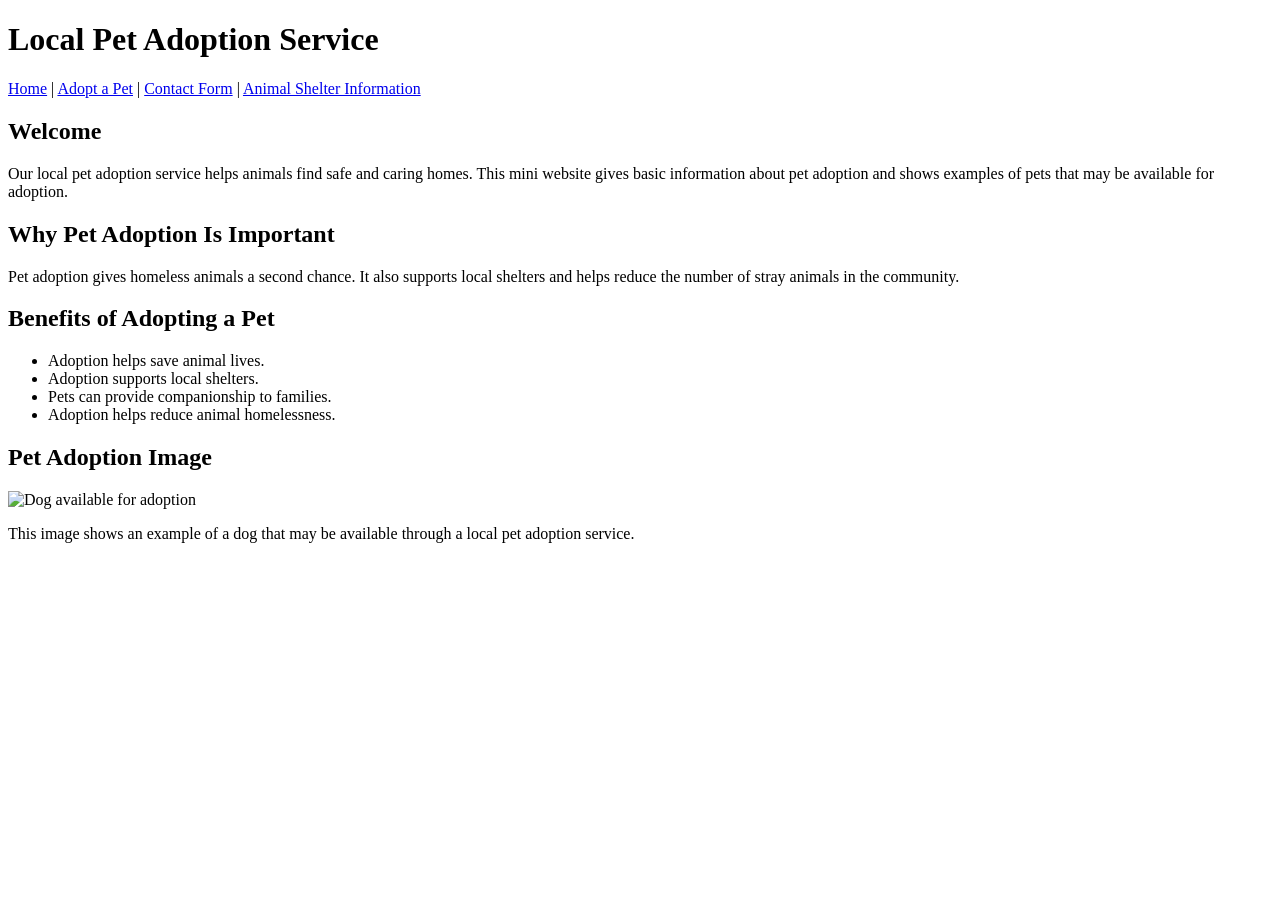
==== index.html @ 20cf8699 "added contact form page and updated navigation" ====
<!DOCTYPE html>
<html>
<head>
    <title>Local Pet Adoption Service</title>
</head>
<body>
    <h1>Local Pet Adoption Service</h1>
    <p>
        <a href="index.html">Home</a> |
        <a href="adopt.html">Adopt a Pet</a> |
        <a href="contact.html">Contact Form</a> |
        <a href="https://en.wikipedia.org/wiki/Animal_shelter" target="_blank">Animal Shelter Information</a>
    </p>
    <h2>Welcome</h2>
    <p>
        Our local pet adoption service helps animals find safe and caring homes.
        This mini website gives basic information about pet adoption and shows
        examples of pets that may be available for adoption.
    </p>
    <h2>Why Pet Adoption Is Important</h2>
    <p>
        Pet adoption gives homeless animals a second chance. It also supports
        local shelters and helps reduce the number of stray animals in the community.
    </p>
    <h2>Benefits of Adopting a Pet</h2>
    <ul>
        <li>Adoption helps save animal lives.</li>
        <li>Adoption supports local shelters.</li>
        <li>Pets can provide companionship to families.</li>
        <li>Adoption helps reduce animal homelessness.</li>
    </ul>
    <h2>Pet Adoption Image</h2>
    <img src="images/dog1.jpg" alt="Dog available for adoption" width="300">
    <p>
        This image shows an example of a dog that may be available through a local
        pet adoption service.
    </p>
</body>
</html>
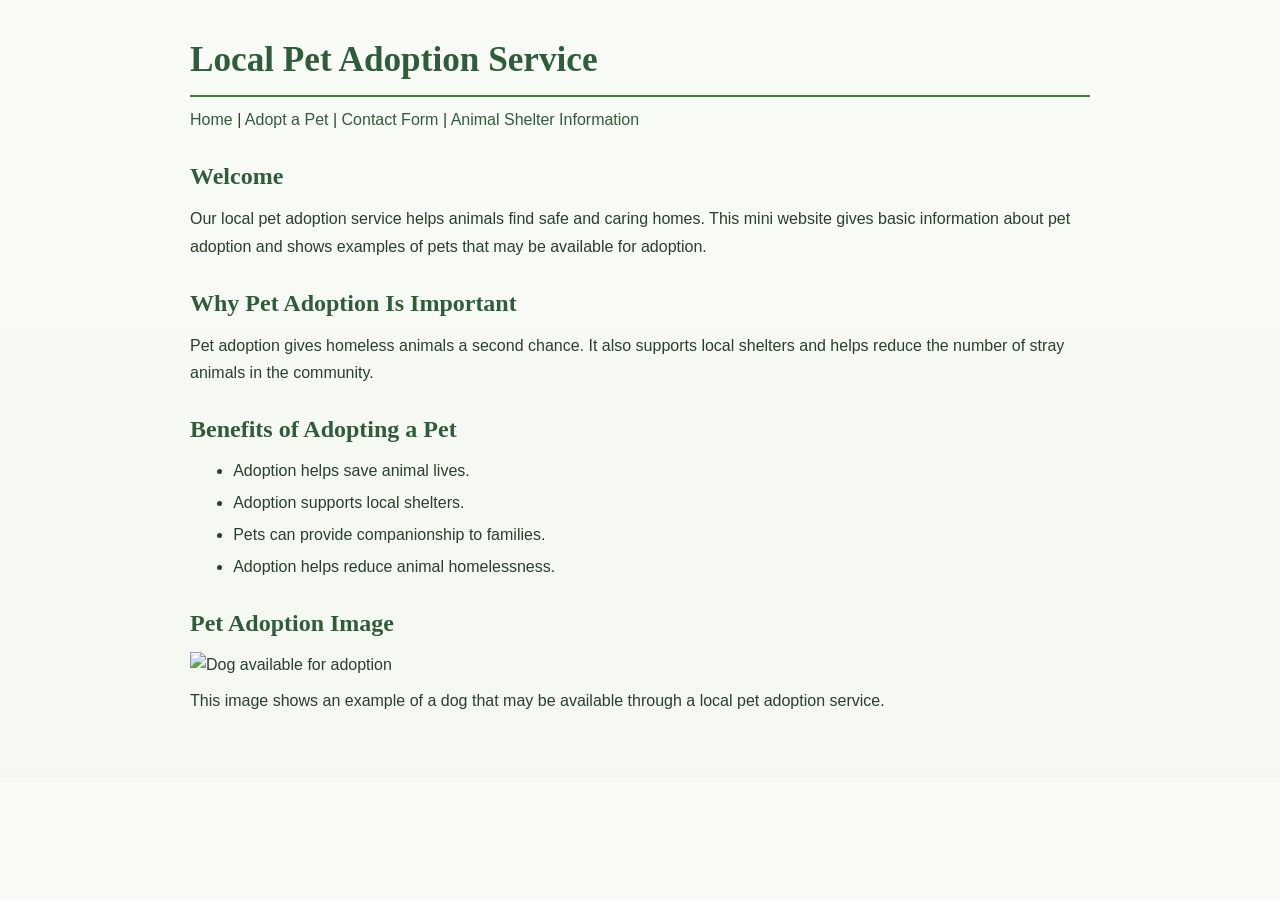
==== commit 545f6f46: "Create external stylesheet and style text elements" ====
--- a/index.html
+++ b/index.html
@@ -1,9 +1,13 @@
 <!DOCTYPE html>
 <html>
 <head>
+    <meta charset="UTF-8">
+    <meta name="viewport" content="width=device-width, initial-scale=1.0">
     <title>Local Pet Adoption Service</title>
+    <link rel="stylesheet" href="styles.css">
 </head>
 <body>
+    <main>
     <h1>Local Pet Adoption Service</h1>
     <p>
         <a href="index.html">Home</a> |
@@ -35,5 +39,6 @@
         This image shows an example of a dog that may be available through a local
         pet adoption service.
     </p>
+    </main>
 </body>
 </html>
--- a/styles.css
+++ b/styles.css
@@ -0,0 +1,69 @@
+:root {
+  --primary: #2f5d3a;
+  --secondary: #4a7d3d;
+  --bg: #f5f7f1;
+  --text: #28402d;
+}
+
+body {
+  margin: 0;
+  font-family: Arial, Helvetica, sans-serif;
+  line-height: 1.6;
+  color: var(--text);
+  background: linear-gradient(180deg, #f9fcf6 0%, var(--bg) 100%);
+}
+
+main {
+  max-width: 900px;
+  margin: 0 auto;
+  padding: 2rem 1.5rem 3rem;
+}
+
+h1, h2, h3 {
+  font-family: Georgia, 'Times New Roman', serif;
+  color: var(--primary);
+  margin-bottom: 0.6rem;
+}
+
+h1 {
+  font-size: 2.2rem;
+  margin-top: 0;
+  border-bottom: 2px solid var(--secondary);
+  padding-bottom: 0.4rem;
+}
+
+h2 {
+  font-size: 1.5rem;
+  margin-top: 1.5rem;
+}
+
+h3 {
+  font-size: 1.2rem;
+  margin-top: 1.1rem;
+}
+
+p {
+  font-size: 1rem;
+  line-height: 1.7;
+  margin: 0.6rem 0 1rem;
+}
+
+ul, ol {
+  margin: 0.6rem 0 1rem 1.5rem;
+  padding-left: 1.2rem;
+}
+
+li {
+  margin-bottom: 0.4rem;
+}
+
+a {
+  color: var(--primary);
+  text-decoration: none;
+  transition: color 0.25s ease, text-decoration 0.25s ease;
+}
+
+a:hover {
+  color: var(--secondary);
+  text-decoration: underline;
+}
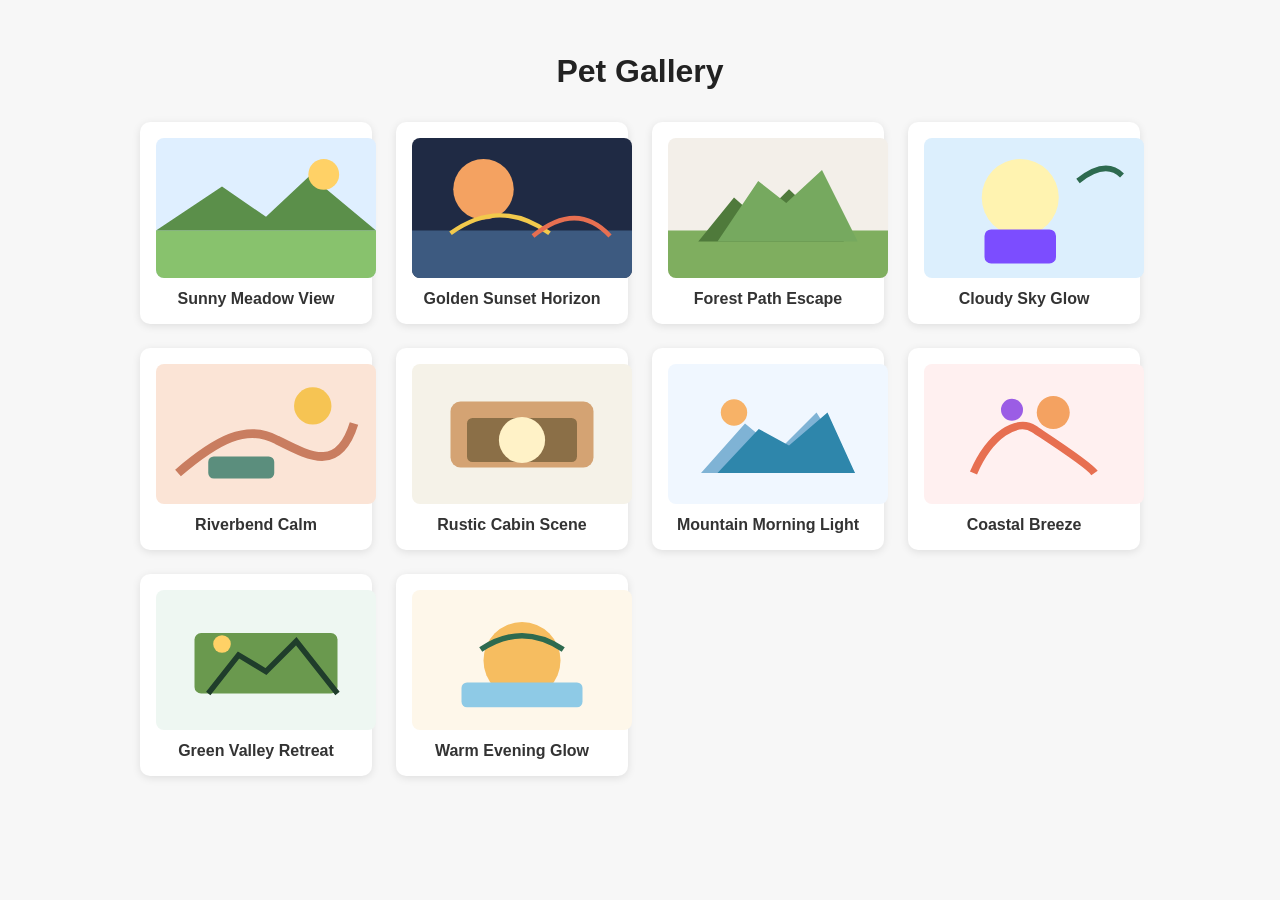
==== commit a664524b: "Create JavaScript gallery" ====
--- a/index.html
+++ b/index.html
@@ -1,44 +1,132 @@
 <!DOCTYPE html>
-<html>
-<head>
-    <meta charset="UTF-8">
-    <meta name="viewport" content="width=device-width, initial-scale=1.0">
-    <title>Local Pet Adoption Service</title>
-    <link rel="stylesheet" href="styles.css">
-</head>
-<body>
-    <main>
-    <h1>Local Pet Adoption Service</h1>
-    <p>
-        <a href="index.html">Home</a> |
-        <a href="adopt.html">Adopt a Pet</a> |
-        <a href="contact.html">Contact Form</a> |
-        <a href="https://en.wikipedia.org/wiki/Animal_shelter" target="_blank">Animal Shelter Information</a>
-    </p>
-    <h2>Welcome</h2>
-    <p>
-        Our local pet adoption service helps animals find safe and caring homes.
-        This mini website gives basic information about pet adoption and shows
-        examples of pets that may be available for adoption.
-    </p>
-    <h2>Why Pet Adoption Is Important</h2>
-    <p>
-        Pet adoption gives homeless animals a second chance. It also supports
-        local shelters and helps reduce the number of stray animals in the community.
-    </p>
-    <h2>Benefits of Adopting a Pet</h2>
-    <ul>
-        <li>Adoption helps save animal lives.</li>
-        <li>Adoption supports local shelters.</li>
-        <li>Pets can provide companionship to families.</li>
-        <li>Adoption helps reduce animal homelessness.</li>
-    </ul>
-    <h2>Pet Adoption Image</h2>
-    <img src="images/dog1.jpg" alt="Dog available for adoption" width="300">
-    <p>
-        This image shows an example of a dog that may be available through a local
-        pet adoption service.
-    </p>
-    </main>
-</body>
-</html>+<html lang="en">
+  <head>
+    <meta charset="UTF-8" />
+    <meta name="viewport" content="width=device-width, initial-scale=1.0" />
+    <title>Pet Gallery</title>
+    <style>
+      body {
+        font-family: Arial, sans-serif;
+        margin: 0;
+        padding: 2rem;
+        background: #f7f7f7;
+        color: #222;
+      }
+      h1 {
+        text-align: center;
+      }
+      .gallery {
+        display: grid;
+        grid-template-columns: repeat(auto-fit, minmax(220px, 1fr));
+        gap: 1.5rem;
+        max-width: 1000px;
+        margin: 2rem auto;
+      }
+      .gallery-item {
+        position: relative;
+        background: white;
+        padding: 1rem;
+        border-radius: 10px;
+        box-shadow: 0 2px 8px rgba(0,0,0,0.1);
+        text-align: center;
+      }
+      .gallery-item img {
+        display: block;
+        width: 220px;
+        height: 140px;
+        object-fit: cover;
+        border-radius: 8px;
+        cursor: pointer;
+      }
+      .caption {
+        margin-top: 0.75rem;
+        font-weight: bold;
+        color: #333;
+      }
+      .description {
+        position: absolute;
+        left: 1rem;
+        bottom: 1rem;
+        right: 1rem;
+        background: rgba(0, 0, 0, 0.75);
+        color: white;
+        padding: 0.6rem;
+        border-radius: 6px;
+        font-size: 0.9rem;
+        visibility: hidden;
+        pointer-events: none;
+      }
+      .gallery-item:hover .description {
+        visibility: visible;
+      }
+      ul {
+        list-style: none;
+        padding: 0;
+        margin: 0;
+      }
+    </style>
+  </head>
+  <body>
+    <h1>Pet Gallery</h1>
+    <ul id="gallery" class="gallery"></ul>
+
+    <script>
+      var imageFiles = [
+        "photo1.svg",
+        "photo2.svg",
+        "photo3.svg",
+        "photo4.svg",
+        "photo5.svg",
+        "photo6.svg",
+        "photo7.svg",
+        "photo8.svg",
+        "photo9.svg",
+        "photo10.svg"
+      ];
+
+      var captionTexts = [
+        "Sunny Meadow View",
+        "Golden Sunset Horizon",
+        "Forest Path Escape",
+        "Cloudy Sky Glow",
+        "Riverbend Calm",
+        "Rustic Cabin Scene",
+        "Mountain Morning Light",
+        "Coastal Breeze",
+        "Green Valley Retreat",
+        "Warm Evening Glow"
+      ];
+
+      var descTexts = [
+        "A peaceful meadow under bright daylight.",
+        "A warm sunset stretching across the horizon.",
+        "A quiet forest path surrounded by tall trees.",
+        "Soft clouds floating over a calm sky.",
+        "A relaxed river scene with gentle movement.",
+        "A cozy cabin tucked into nature.",
+        "The first light of morning over the hills.",
+        "An airy coastal view with a cool breeze.",
+        "A lush valley full of fresh green scenery.",
+        "A glowing evening atmosphere that feels serene."
+      ];
+
+      var openCaptionTag = '<div class="caption">';
+      var closeCaptionTag = '</div>';
+      var openDescTag = '<div class="description">';
+      var closeDescTag = '</div>';
+
+      var gallery = document.getElementById('gallery');
+      var html = '';
+
+      for (var i = 0; i < imageFiles.length; i++) {
+        html += '<li id="photo' + (i + 1) + '" class="gallery-item">';
+        html += '<img src="images/' + imageFiles[i] + '" alt="Gallery image ' + (i + 1) + '">';
+        html += openCaptionTag + captionTexts[i] + closeCaptionTag;
+        html += openDescTag + descTexts[i] + closeDescTag;
+        html += '</li>';
+      }
+
+      gallery.innerHTML = html;
+    </script>
+  </body>
+</html>
